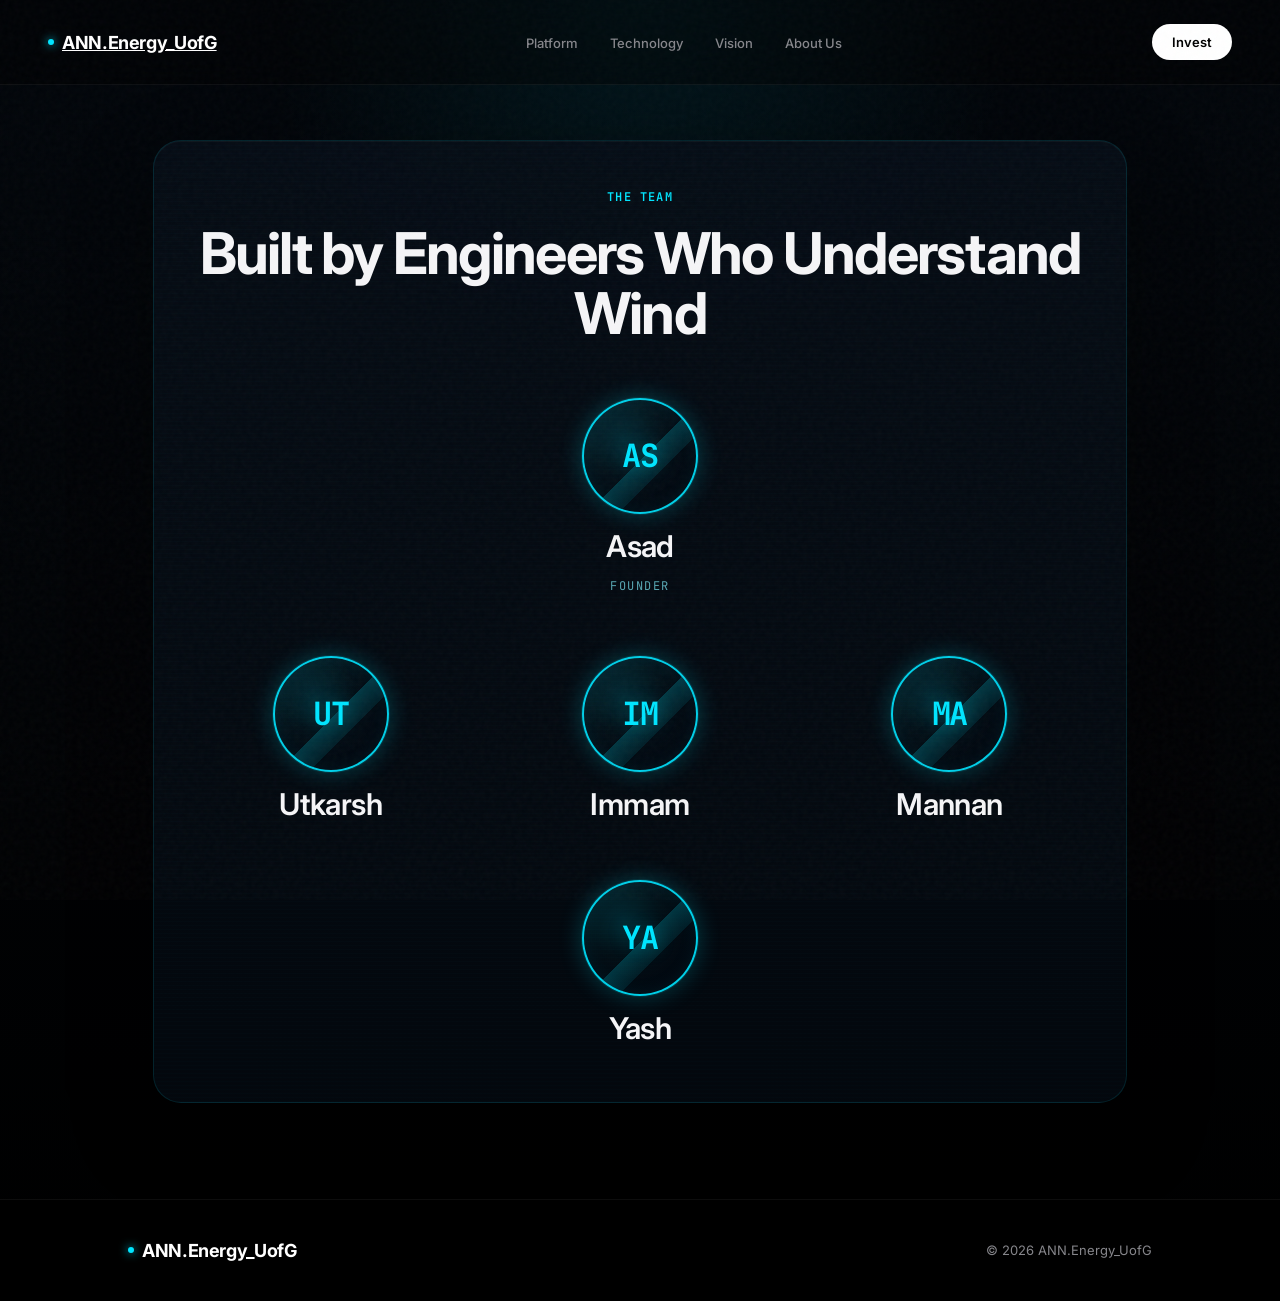
==== about.html @ 62f86df8 "Move About Us to separate page" ====
<!DOCTYPE html>
<html lang="en">
<head>
<meta charset="UTF-8">
<meta name="viewport" content="width=device-width, initial-scale=1.0">
<title>ANN.Energy_UofG | About Us</title>
<link rel="preconnect" href="https://fonts.googleapis.com">
<link rel="preconnect" href="https://fonts.gstatic.com" crossorigin>
<link href="https://fonts.googleapis.com/css2?family=Inter:wght@300;400;500;600;700;800&family=JetBrains+Mono:wght@400;700&display=swap" rel="stylesheet">
<link rel="stylesheet" href="style.css">
</head>
<body class="about-page">

<div class="noise"></div>

<nav>
  <a href="index.html" class="nav-logo">
    <div class="nav-logo-dot"></div>
    ANN.Energy_UofG
  </a>
  <ul class="nav-links">
    <li><a href="index.html#problem">Platform</a></li>
    <li><a href="index.html#pnn">Technology</a></li>
    <li><a href="index.html#cta">Vision</a></li>
    <li><a href="about.html">About Us</a></li>
  </ul>
  <a href="mailto:anenergyuk@gmail.com" class="nav-cta">Invest</a>
</nav>

<section id="about-us">
  <div class="about-shell">
    <div class="label-mono about-label">The Team</div>
    <h1 class="headline-large about-title">Built by Engineers Who Understand Wind</h1>

    <div class="team-grid">
      <article class="team-member team-founder">
        <div class="team-orb">
          <span>AS</span>
        </div>
        <h3>Asad</h3>
        <p>Founder</p>
      </article>

      <div class="team-row">
        <article class="team-member">
          <div class="team-orb">
            <span>UT</span>
          </div>
          <h3>Utkarsh</h3>
        </article>

        <article class="team-member">
          <div class="team-orb">
            <span>IM</span>
          </div>
          <h3>Immam</h3>
        </article>

        <article class="team-member">
          <div class="team-orb">
            <span>MA</span>
          </div>
          <h3>Mannan</h3>
        </article>
      </div>

      <article class="team-member team-bottom">
        <div class="team-orb">
          <span>YA</span>
        </div>
        <h3>Yash</h3>
      </article>
    </div>
  </div>
</section>

<footer>
  <div class="nav-logo"><div class="nav-logo-dot"></div>ANN.Energy_UofG</div>
  <p>© 2026 ANN.Energy_UofG </p>
</footer>

</body>
</html>
---- style.css ----
:root {
--bg-color: #000000;
--text-primary: #f5f5f7;
--text-secondary: #86868b;
--accent-blue: #0066cc;
--accent-cyan: #00e5ff;
--accent-red: #ff3b30;
--accent-green: #34c759;
--glass-bg: rgba(20, 20, 22, 0.4);
--glass-border: rgba(255, 255, 255, 0.08);
--font-display: 'Inter', -apple-system, BlinkMacSystemFont, "SF Pro Display", "Segoe UI", Roboto, sans-serif;
--font-mono: 'JetBrains Mono', 'SF Mono', monospace;
}

*, *::before, *::after { margin: 0; padding: 0; box-sizing: border-box; }

html { scroll-behavior: auto; background: var(--bg-color); }

body {
background: var(--bg-color);
color: var(--text-primary);
font-family: var(--font-display);
overflow-x: hidden;
-webkit-font-smoothing: antialiased;
-moz-osx-font-smoothing: grayscale;
cursor: none;
}

body.about-page {
cursor: auto;
background:
radial-gradient(circle at top, rgba(0, 229, 255, 0.08) 0%, rgba(0, 0, 0, 0) 26%),
linear-gradient(180deg, rgba(2, 6, 11, 0.98) 0%, rgba(0, 0, 0, 1) 100%);
}
#pnn-system {
position: relative;
min-height: 120vh;
display: flex;
align-items: center;
justify-content: center;
background: radial-gradient(circle at center, rgba(0, 102, 204, 0.05) 0%, #000000 60%);
overflow: hidden;
}

.pnn-container {
position: relative;
width: 1000px;
height: 800px;
display: flex;
align-items: center;
justify-content: center;
}

.pnn-lines {
position: absolute;
top: 0; left: 0; width: 100%; height: 100%;
z-index: 1;
pointer-events: none;
}

.neon-line {
fill: none;
stroke: var(--accent-cyan);
stroke-width: 2;
stroke-dasharray: 10 10;
opacity: 0.3;
filter: drop-shadow(0 0 8px var(--accent-cyan));
}

.pnn-node {
position: absolute;
z-index: 2;
display: flex;
flex-direction: column;
align-items: center;
justify-content: center;
text-align: center;
}

/* Core Orb */
.node-center {
width: 140px;
height: 140px;
z-index: 3;
}

.orb-core {
position: absolute;
width: 100%; height: 100%;
background: radial-gradient(circle at 30% 30%, #ffffff 0%, var(--accent-cyan) 40%, var(--accent-blue) 80%);
border-radius: 50%;
box-shadow: 0 0 40px var(--accent-cyan), inset 0 0 20px #fff;
animation: orbPulse 4s ease-in-out infinite alternate;
}

.orb-ring {
position: absolute;
width: 180%; height: 180%;
top: -40%; left: -40%;
border: 1px solid rgba(0, 229, 255, 0.3);
border-radius: 50%;
border-top-color: var(--accent-cyan);
border-bottom-color: var(--accent-cyan);
animation: ringSpin 8s linear infinite;
}

.node-center .label-mono {
position: relative;
z-index: 4;
color: #000;
font-size: 24px;
font-weight: 800;
letter-spacing: 0.2em;
text-shadow: 0 0 10px rgba(255,255,255,0.8);
}

@keyframes orbPulse {
0% { transform: scale(0.95); box-shadow: 0 0 30px var(--accent-cyan); }
100% { transform: scale(1.05); box-shadow: 0 0 60px var(--accent-cyan), 0 0 100px var(--accent-blue); }
}

@keyframes ringSpin {
0% { transform: rotate(0deg) scale(1); }
50% { transform: rotate(180deg) scale(1.05); }
100% { transform: rotate(360deg) scale(1); }
}

/* Floating Cards */
.pnn-card {
background: rgba(20, 20, 22, 0.6);
border: 1px solid rgba(255, 255, 255, 0.1);
backdrop-filter: blur(20px);
-webkit-backdrop-filter: blur(20px);
border-radius: 16px;
padding: 24px;
width: 260px;
box-shadow: 0 20px 40px rgba(0,0,0,0.5);
transition: border-color 0.3s, transform 0.3s;
}

.pnn-card:hover {
border-color: var(--accent-cyan);
transform: translateY(-5px) scale(1.02);
}

.pnn-card h3 {
font-size: 16px;
font-weight: 600;
color: #fff;
line-height: 1.4;
}

.pnn-label {
color: var(--accent-cyan);
margin-bottom: 12px;
display: inline-block;
}

/* Positioning */
.node-top { top: 5%; left: 50%; transform: translateX(-50%); }
.node-bottom { bottom: 5%; left: 50%; transform: translateX(-50%); }
.node-left { left: 5%; top: 50%; transform: translateY(-50%); }
.node-right { right: 5%; top: 50%; transform: translateY(-50%); }

/* Particles */
.pnn-particle {
position: absolute;
width: 4px; height: 4px;
background: var(--accent-cyan);
border-radius: 50%;
box-shadow: 0 0 10px var(--accent-cyan);
opacity: 0;
}

/* NOISE OVERLAY FOR CINEMATIC FEEL */
.noise {
position: fixed;
top: 0; left: 0; width: 100vw; height: 100vh;
pointer-events: none;
z-index: 9999;
opacity: 0.03;
background-image: url("data:image/svg+xml,%3Csvg viewBox='0 0 200 200' xmlns='http://www.w3.org/2000/svg'%3E%3Cfilter id='noiseFilter'%3E%3CfeTurbulence type='fractalNoise' baseFrequency='0.85' numOctaves='3' stitchTiles='stitch'/%3E%3C/filter%3E%3Crect width='100%25' height='100%25' filter='url(%23noiseFilter)'/%3E%3C/svg%3E");
}

/* APPLE-STYLE CURSOR */
#cursor {
position: fixed;
width: 8px; height: 8px;
background: #fff;
border-radius: 50%;
pointer-events: none;
z-index: 10000;
transform: translate(-50%,-50%);
transition: width 0.2s, height 0.2s, background 0.2s;
mix-blend-mode: difference;
}
#cursor-ring {
position: fixed;
width: 40px; height: 40px;
border: 1px solid rgba(255,255,255,0.2);
border-radius: 50%;
pointer-events: none;
z-index: 9999;
transform: translate(-50%,-50%);
transition: transform 0.1s ease-out, width 0.3s, height 0.3s;
}

/* WEBGL CANVAS */
#webgl-canvas {
position: fixed;
top: 0; left: 0;
width: 100%; height: 100%;
z-index: 0;
pointer-events: none;
}

/* SCREEN VIGNETTE / BLUR EFFECT DURING FAULT */
#vignette {
position: fixed;
top: 0; left: 0; width: 100%; height: 100%;
background: radial-gradient(circle at center, transparent 30%, rgba(0,0,0,0.8) 100%);
z-index: 1;
pointer-events: none;
transition: opacity 0.5s ease, backdrop-filter 0.5s ease;
opacity: 0;
}

/* NAV */
nav {
position: fixed;
top: 0; left: 0; right: 0;
z-index: 100;
display: flex;
justify-content: space-between;
align-items: center;
padding: 24px 48px;
background: rgba(0, 0, 0, 0.4);
backdrop-filter: blur(20px);
-webkit-backdrop-filter: blur(20px);
border-bottom: 1px solid rgba(255,255,255,0.05);
}
.nav-logo {
font-size: 18px;
font-weight: 700;
letter-spacing: -0.02em;
color: #fff;
display: flex;
align-items: center;
gap: 8px;
}
.nav-logo-dot {
width: 6px; height: 6px;
background: var(--accent-cyan);
border-radius: 50%;
box-shadow: 0 0 10px var(--accent-cyan);
}
.nav-links {
display: flex;
gap: 32px;
list-style: none;
}
.nav-links a {
font-size: 13px;
font-weight: 500;
color: var(--text-secondary);
text-decoration: none;
transition: color 0.3s;
}
.nav-links a:hover { color: #fff; }
.nav-cta {
font-size: 13px;
font-weight: 600;
padding: 10px 20px;
background: #fff;
color: #000;
border-radius: 40px;
text-decoration: none;
transition: transform 0.3s, opacity 0.3s;
}
.nav-cta:hover { transform: scale(1.05); opacity: 0.9; }

/* TYPOGRAPHY SYSTEM */
.headline-huge {
font-size: clamp(60px, 8vw, 140px);
font-weight: 800;
letter-spacing: -0.04em;
line-height: 0.9;
}
.headline-large {
font-size: clamp(40px, 5vw, 80px);
font-weight: 700;
letter-spacing: -0.03em;
line-height: 1.05;
}
.label-mono {
font-family: var(--font-mono);
font-size: 12px;
letter-spacing: 0.1em;
text-transform: uppercase;
font-weight: 600;
}

/* SECTIONS */
section {
position: relative;
min-height: 100vh;
display: flex;
align-items: center;
justify-content: center;
z-index: 2;
}

/* HERO */
#hero {
height: 100vh;
flex-direction: column;
text-align: center;
justify-content: center;
padding: 0 24px;
}

.sdg-support {
position: absolute;
top: 120px;
left: clamp(24px, 5vw, 72px);
width: min(220px, calc(100vw - 48px));
z-index: 3;
text-align: left;
}

.sdg-heading {
font-size: 13px;
font-weight: 600;
letter-spacing: -0.01em;
color: rgba(255,255,255,0.92);
margin-bottom: 12px;
padding-left: 4px;
}

.sdg-list {
list-style: none;
display: flex;
flex-direction: column;
gap: 8px;
align-items: flex-start;
padding: 0;
margin: 0;
}

.sdg-list li {
display: block;
width: min(190px, 100%);
padding: 0;
border-radius: 8px;
overflow: hidden;
box-shadow: 0 12px 28px rgba(0,0,0,0.22);
border: 1px solid rgba(255,255,255,0.12);
background: rgba(255,255,255,0.04);
}

.sdg-goal-image {
display: block;
width: 100%;
height: auto;
aspect-ratio: 1 / 1;
object-fit: cover;
}

.hero-badge,
.hero-title,
.hero-sub {
position: relative;
z-index: 2;
}
.hero-badge {
color: var(--accent-cyan);
margin-bottom: 24px;
opacity: 0;
}
.hero-title {
opacity: 0;
transform: translateY(30px);
background: linear-gradient(180deg, #fff 0%, #a1a1a6 100%);
-webkit-background-clip: text;
-webkit-text-fill-color: transparent;
}
.hero-sub {
margin-top: 24px;
font-size: 20px;
color: var(--text-secondary);
max-width: 560px;
line-height: 1.5;
opacity: 0;
font-weight: 400;
letter-spacing: -0.01em;
}

@media (max-width: 1100px) {
#hero {
padding-top: 180px;
}

.business-shell {
padding: 28px;
}

.business-head {
flex-direction: column;
}

.business-grid-top,
.business-grid-bottom {
grid-template-columns: 1fr;
}
}

@media (max-width: 720px) {
.sdg-support {
top: 108px;
left: 20px;
width: calc(100vw - 40px);
}

.sdg-list li {
width: min(170px, 100%);
}

#hero {
padding-top: 260px;
}
}

#roadmap {
min-height: 100vh;
padding: 120px 5vw;
display: flex;
flex-direction: column;
align-items: center;
background: radial-gradient(circle at top, rgba(20, 20, 22, 0.8) 0%, var(--bg-color) 70%);
position: relative;
z-index: 10;
}

.roadmap-header-wrapper {
text-align: center;
margin-bottom: 80px;
width: 100%;
max-width: 1200px;
}

.timeline-wrapper {
width: 100%;
max-width: 1400px;
overflow-x: auto; /* For mobile responsiveness */
padding-bottom: 40px;
}

.timeline-container {
min-width: 900px; /* Force minimum width to preserve layout on small screens */
background: var(--glass-bg);
border: 1px solid var(--glass-border);
backdrop-filter: blur(40px) saturate(150%);
-webkit-backdrop-filter: blur(40px) saturate(150%);
border-radius: 24px;
padding: 40px;
box-shadow: 0 30px 60px rgba(0,0,0,0.4), inset 0 1px 0 rgba(255,255,255,0.1);
position: relative;
}

/* Grid Setup: 8 Columns for Months */
.timeline-grid {
display: grid;
grid-template-columns: repeat(8, 1fr);
grid-auto-rows: auto;
row-gap: 20px;
position: relative;
}

/* Vertical Guide Lines */
.grid-guides {
position: absolute;
top: 40px; 
bottom: 0; 
left: 0; 
right: 0;
display: grid;
grid-template-columns: repeat(8, 1fr);
pointer-events: none;
z-index: 0;
}
.guide-line {
border-left: 1px dashed rgba(255,255,255,0.05);
height: 100%;
}

/* Month Headers */
.timeline-months {
display: contents;
}
.month-label {
font-family: var(--font-mono);
font-size: 11px;
text-transform: uppercase;
letter-spacing: 0.1em;
color: var(--text-secondary);
text-align: left;
padding-bottom: 24px;
padding-left: 12px;
border-bottom: 1px solid rgba(255,255,255,0.1);
margin-bottom: 24px;
}
.month-label span {
color: #fff;
font-weight: 700;
}

/* Timeline Cards */
.tl-card {
position: relative;
z-index: 2;
border-radius: 12px;
padding: 20px 24px;
display: flex;
flex-direction: column;
justify-content: center;
transition: all 0.4s cubic-bezier(0.16, 1, 0.3, 1);
overflow: hidden;
cursor: default;
}

/* Glass Reflections inside cards */
.tl-card::before {
content: '';
position: absolute;
top: 0; left: 0; right: 0; height: 1px;
background: linear-gradient(90deg, rgba(255,255,255,0.2) 0%, transparent 100%);
opacity: 0.5;
}

.tl-card:hover {
transform: translateY(-4px) scale(1.01);
z-index: 5;
}

.tl-wp {
font-family: var(--font-mono);
font-size: 12px;
font-weight: 700;
letter-spacing: 0.05em;
margin-bottom: 8px;
display: flex;
align-items: center;
gap: 8px;
}

.tl-wp::before {
content: '';
display: block;
width: 6px; height: 6px;
border-radius: 50%;
}

.tl-title {
font-size: 15px;
font-weight: 500;
color: #fff;
line-height: 1.4;
letter-spacing: -0.01em;
}

/* Specific Row Placements & Colors */

/* WP1: Aug (Col 1, Span 1) */
.card-wp1 {
grid-column: 1 / 2;
background: linear-gradient(90deg, rgba(0, 229, 255, 0.1) 0%, rgba(0, 229, 255, 0.02) 100%);
border: 1px solid rgba(0, 229, 255, 0.2);
box-shadow: 0 10px 30px rgba(0, 229, 255, 0.05);
}
.card-wp1 .tl-wp { color: var(--accent-cyan); }
.card-wp1 .tl-wp::before { background: var(--accent-cyan); box-shadow: 0 0 10px var(--accent-cyan); }
.card-wp1:hover { border-color: rgba(0, 229, 255, 0.5); box-shadow: 0 15px 40px rgba(0, 229, 255, 0.15); }

/* WP2: Sep - Nov (Col 2, Span 3) */
.card-wp2 {
grid-column: 2 / 5;
background: linear-gradient(90deg, rgba(0, 102, 204, 0.15) 0%, rgba(0, 102, 204, 0.02) 100%);
border: 1px solid rgba(0, 102, 204, 0.3);
box-shadow: 0 10px 30px rgba(0, 102, 204, 0.05);
}
.card-wp2 .tl-wp { color: #4dabf7; }
.card-wp2 .tl-wp::before { background: #4dabf7; box-shadow: 0 0 10px #4dabf7; }
.card-wp2:hover { border-color: rgba(0, 102, 204, 0.6); box-shadow: 0 15px 40px rgba(0, 102, 204, 0.2); }

/* WP3: Dec - Jan (Col 5, Span 2) */
.card-wp3 {
grid-column: 5 / 7;
background: linear-gradient(90deg, rgba(147, 51, 234, 0.15) 0%, rgba(147, 51, 234, 0.02) 100%);
border: 1px solid rgba(147, 51, 234, 0.3);
box-shadow: 0 10px 30px rgba(147, 51, 234, 0.05);
}
.card-wp3 .tl-wp { color: #b197fc; }
.card-wp3 .tl-wp::before { background: #b197fc; box-shadow: 0 0 10px #b197fc; }
.card-wp3:hover { border-color: rgba(147, 51, 234, 0.6); box-shadow: 0 15px 40px rgba(147, 51, 234, 0.2); }

/* WP4: Feb - Mar (Col 7, Span 2) */
.card-wp4 {
grid-column: 7 / 9;
background: linear-gradient(90deg, rgba(52, 199, 89, 0.1) 0%, rgba(52, 199, 89, 0.02) 100%);
border: 1px solid rgba(52, 199, 89, 0.2);
box-shadow: 0 10px 30px rgba(52, 199, 89, 0.05);
}
.card-wp4 .tl-wp { color: var(--accent-green); }
.card-wp4 .tl-wp::before { background: var(--accent-green); box-shadow: 0 0 10px var(--accent-green); }
.card-wp4:hover { border-color: rgba(52, 199, 89, 0.5); box-shadow: 0 15px 40px rgba(52, 199, 89, 0.15); }

/* GLASS PANEL SYSTEM */
.glass-panel {
background: var(--glass-bg);
border: 1px solid var(--glass-border);
backdrop-filter: blur(40px) saturate(150%);
-webkit-backdrop-filter: blur(40px) saturate(150%);
border-radius: 24px;
padding: 40px;
box-shadow: 0 30px 60px rgba(0,0,0,0.4);
}

/* STORY SECTIONS */
.story-section {
min-height: 300vh;
flex-direction: column;
align-items: flex-start;
padding: 0 10vw;
}
.sticky-content {
position: sticky;
top: 0;
height: 100vh;
width: 100%;
display: flex;
align-items: center;
justify-content: space-between;
}
.text-block {
max-width: 500px;
}
.text-block .label-mono {
margin-bottom: 16px;
display: flex;
align-items: center;
gap: 12px;
}
.text-block .label-mono::before {
content: '';
width: 24px; height: 2px;
}
.text-block p {
font-size: 18px;
color: var(--text-secondary);
line-height: 1.6;
margin-top: 24px;
font-weight: 400;
}

#competitors {
    min-height: 100vh;
    padding: 120px 5vw;
    display: flex;
    flex-direction: column;
    align-items: center;
    background: var(--bg-color);
    position: relative;
    z-index: 10;
  }

  .comp-header-wrapper {
    text-align: center;
    margin-bottom: 80px;
  }

  .comp-grid {
    display: grid;
    grid-template-columns: 2fr repeat(7, 1fr);
    width: 100%;
    max-width: 1400px;
    gap: 0;
    background: var(--glass-bg);
    border: 1px solid var(--glass-border);
    border-radius: 24px;
    overflow: hidden;
    backdrop-filter: blur(40px);
    -webkit-backdrop-filter: blur(40px);
  }

  .comp-row {
    display: contents;
  }

  .comp-cell {
    padding: 24px 16px;
    border-bottom: 1px solid rgba(255,255,255,0.05);
    display: flex;
    align-items: center;
    justify-content: center;
    text-align: center;
    font-size: 14px;
    color: var(--text-secondary);
    transition: background 0.3s;
  }

  .comp-row:hover .comp-cell {
    background: rgba(255,255,255,0.02);
  }

  .comp-row:last-child .comp-cell {
    border-bottom: none;
  }

  .comp-cell.col-feature {
    justify-content: flex-start;
    text-align: left;
    font-weight: 500;
    color: #fff;
    padding-left: 32px;
  }

  /* Header Row Styling */
  .comp-row.header .comp-cell {
    font-family: var(--font-mono);
    font-size: 11px;
    text-transform: uppercase;
    letter-spacing: 0.05em;
    font-weight: 700;
    color: #fff;
    border-bottom: 1px solid rgba(255,255,255,0.1);
    background: rgba(0,0,0,0.5);
  }

  /* ANN.Energy Column Highlight */
  .col-ann {
    background: rgba(0, 229, 255, 0.03);
    position: relative;
  }
  
  .comp-row.header .col-ann {
    background: rgba(0, 229, 255, 0.1);
    color: var(--accent-cyan);
    box-shadow: inset 0 2px 0 var(--accent-cyan);
  }

  /* Symbols */
  .sym-check {
    color: var(--accent-green);
    font-weight: 800;
    font-size: 18px;
    text-shadow: 0 0 15px var(--accent-green);
    display: inline-flex;
    align-items: center;
    justify-content: center;
    width: 1em;
    line-height: 1;
  }

  .sym-cross {
    color: var(--accent-red);
    font-weight: 400;
    font-size: 14px;
    opacity: 0.5;
  }

  /* Citations embedded quietly */
  .cite {
    font-size: 9px;
    opacity: 0.3;
    font-family: var(--font-mono);
    vertical-align: super;
    margin-left: 2px;
  }

#business-model {
min-height: auto;
padding: 120px 5vw;
background:
radial-gradient(circle at top, rgba(0, 229, 255, 0.08) 0%, rgba(0, 0, 0, 0) 35%),
linear-gradient(180deg, rgba(3, 7, 12, 0.98) 0%, rgba(0, 0, 0, 1) 100%);
position: relative;
z-index: 10;
}

.business-shell {
max-width: 1480px;
margin: 0 auto;
padding: 40px;
border-radius: 32px;
background: linear-gradient(180deg, rgba(8, 12, 18, 0.94) 0%, rgba(5, 9, 15, 0.96) 100%);
border: 1px solid rgba(255,255,255,0.06);
box-shadow: 0 30px 80px rgba(0,0,0,0.42);
}

.business-head {
display: flex;
justify-content: space-between;
align-items: flex-start;
gap: 32px;
margin-bottom: 48px;
}

.business-label {
color: var(--accent-cyan);
margin-bottom: 14px;
display: inline-block;
}

.business-head p {
margin-top: 18px;
max-width: 720px;
font-size: 20px;
line-height: 1.5;
color: var(--text-secondary);
}

.business-stage {
padding: 18px 28px;
border-radius: 16px;
background: rgba(0, 229, 255, 0.07);
border: 1px solid rgba(0, 229, 255, 0.12);
font-size: 22px;
font-weight: 600;
color: rgba(255,255,255,0.92);
white-space: nowrap;
}

.business-grid-top {
display: grid;
grid-template-columns: repeat(2, minmax(0, 1fr));
gap: 28px;
margin-bottom: 28px;
}

.business-card {
position: relative;
display: flex;
gap: 18px;
padding: 28px 24px 24px;
border-radius: 24px;
background: linear-gradient(180deg, rgba(14, 20, 30, 0.95) 0%, rgba(9, 14, 22, 0.98) 100%);
border: 1px solid rgba(255,255,255,0.06);
box-shadow: inset 0 1px 0 rgba(255,255,255,0.04), 0 18px 40px rgba(0,0,0,0.2);
overflow: hidden;
}

.business-card::before {
content: "";
position: absolute;
top: 0;
left: 0;
right: 0;
height: 4px;
background: linear-gradient(90deg, rgba(0, 229, 255, 0.95) 0%, rgba(0, 102, 204, 0.4) 100%);
}

.business-icon {
font-size: 42px;
line-height: 1;
color: var(--accent-cyan);
margin-top: 4px;
flex-shrink: 0;
}

.business-card-copy h3 {
font-size: clamp(30px, 3vw, 42px);
line-height: 1.02;
margin-bottom: 14px;
letter-spacing: -0.03em;
}

.business-sub {
font-size: 22px;
color: #8f98a7;
margin-bottom: 28px;
}

.business-value {
font-size: clamp(34px, 3.5vw, 54px);
font-weight: 800;
line-height: 1;
color: #f5f5f7;
letter-spacing: -0.04em;
margin-bottom: 14px;
}

.business-margin {
font-size: 28px;
font-weight: 600;
color: #7be8f7;
margin-bottom: 28px;
}

.business-revenue {
font-size: 22px;
line-height: 1.45;
color: #aeb7c4;
margin-bottom: 22px;
}

.business-revenue strong {
color: #fff;
font-weight: 700;
}

.business-points {
list-style: none;
padding: 0;
margin: 0;
display: flex;
flex-direction: column;
gap: 12px;
}

.business-points li {
font-size: 20px;
color: #8693a7;
}

.business-grid-bottom {
display: grid;
grid-template-columns: repeat(4, minmax(0, 1fr));
gap: 24px;
}

.business-metric {
padding: 26px 22px;
border-radius: 22px;
background: linear-gradient(180deg, rgba(12, 18, 28, 0.96) 0%, rgba(8, 12, 20, 0.98) 100%);
border: 1px solid rgba(255,255,255,0.05);
box-shadow: inset 0 1px 0 rgba(255,255,255,0.03);
}

.business-metric-icon {
font-size: 34px;
line-height: 1;
color: var(--accent-cyan);
margin-bottom: 18px;
}

.business-metric-value {
font-size: clamp(34px, 3vw, 52px);
font-weight: 800;
line-height: 1;
letter-spacing: -0.04em;
color: #f5f5f7;
margin-bottom: 18px;
}

.business-metric h3 {
font-size: 26px;
line-height: 1.12;
margin-bottom: 14px;
}

.business-metric p {
font-size: 20px;
line-height: 1.45;
color: #8591a3;
}


/* PROBLEM SECTION - RED */
#problem .label-mono { color: var(--accent-red); }
#problem .label-mono::before { background: var(--accent-red); }

/* OVERLAY PANELS */
.status-panel {
position: fixed;
top: 50%;
right: 8vw;
transform: translateY(-50%) scale(0.95);
z-index: 50;
width: 380px;
opacity: 0;
pointer-events: none;
transition: all 0.4s cubic-bezier(0.16, 1, 0.3, 1);
}
.status-panel.active {
opacity: 1;
transform: translateY(-50%) scale(1);
}
.status-header {
display: flex;
align-items: center;
gap: 12px;
margin-bottom: 24px;
}
.status-dot {
width: 10px; height: 10px;
border-radius: 50%;
}
.status-dot.red { background: var(--accent-red); box-shadow: 0 0 15px var(--accent-red); animation: pulseRed 1s infinite alternate; }
.status-dot.green { background: var(--accent-green); box-shadow: 0 0 15px var(--accent-green); }

@keyframes pulseRed {
from { opacity: 0.5; transform: scale(0.8); }
to { opacity: 1; transform: scale(1.2); }
}

.status-value {
font-family: var(--font-mono);
font-size: 56px;
font-weight: 700;
letter-spacing: -0.04em;
line-height: 1;
margin-bottom: 8px;
}
.val-red { color: var(--accent-red); }
.val-green { color: var(--accent-green); }

.status-desc { font-size: 14px; color: var(--text-secondary); margin-bottom: 24px; }

.data-row {
display: flex;
justify-content: space-between;
padding: 12px 0;
border-top: 1px solid rgba(255,255,255,0.05);
font-family: var(--font-mono);
font-size: 12px;
}
.data-row span:last-child { color: #fff; font-weight: 600; }

/* SOLUTION SECTION - GREEN */
#solution .label-mono { color: var(--accent-green); }
#solution .label-mono::before { background: var(--accent-green); }

/* PNN CORE */
#pnn {
min-height: 100vh;
padding: 120px 10vw;
text-align: center;
background: radial-gradient(circle at center, rgba(0, 102, 204, 0.1) 0%, transparent 60%);
}
.pnn-grid {
display: grid;
grid-template-columns: repeat(2, 1fr);
gap: 24px;
max-width: 900px;
margin: 60px auto 0;
}
.pnn-card {
background: var(--glass-bg);
border: 1px solid var(--glass-border);
border-radius: 20px;
padding: 40px;
text-align: left;
transition: transform 0.4s ease, border-color 0.4s ease;
}
.pnn-card:hover {
transform: translateY(-5px);
border-color: rgba(0, 229, 255, 0.3);
}
.pnn-card h3 {
font-size: 20px;
font-weight: 600;
margin-bottom: 12px;
color: #fff;
}
.pnn-card p {
font-size: 15px;
color: var(--text-secondary);
line-height: 1.5;
}

/* CTA */
#cta {
min-height: 100vh;
flex-direction: column;
text-align: center;
}
.cta-btn {
display: inline-flex;
align-items: center;
justify-content: center;
gap: 12px;
background: #fff;
color: #000;
font-weight: 600;
font-size: 16px;
padding: 20px 48px;
border-radius: 60px;
text-decoration: none;
margin-top: 40px;
transition: transform 0.3s;
}
.cta-btn:hover { transform: scale(1.05); }

/* ACHIEVEMENT STRIP */
#achievement-strip {
min-height: auto;
padding: 0 5vw 72px;
background: linear-gradient(180deg, rgba(0, 0, 0, 0) 0%, rgba(0, 229, 255, 0.04) 100%);
}

.achievement-card {
width: min(960px, 100%);
padding: 36px 40px;
border-color: rgba(0, 229, 255, 0.14);
background: linear-gradient(135deg, rgba(10, 14, 20, 0.88) 0%, rgba(0, 102, 204, 0.12) 100%);
box-shadow: 0 24px 60px rgba(0, 0, 0, 0.35), inset 0 1px 0 rgba(255,255,255,0.08);
}

.achievement-card .label-mono {
color: var(--accent-cyan);
margin-bottom: 16px;
display: inline-block;
}

.achievement-card h3 {
font-size: clamp(28px, 3.5vw, 44px);
font-weight: 700;
letter-spacing: -0.03em;
line-height: 1.1;
margin-bottom: 16px;
}

.achievement-card p {
max-width: 720px;
font-size: 17px;
line-height: 1.7;
color: var(--text-secondary);
}

/* MEETING PHOTO */
#meeting-photo-strip {
min-height: auto;
padding: 0 5vw 88px;
background: linear-gradient(180deg, rgba(0, 229, 255, 0.04) 0%, rgba(0, 0, 0, 0) 100%);
}

.meeting-photo-frame {
width: min(960px, 100%);
margin: 0;
padding: 20px;
border-radius: 28px;
background: rgba(10, 14, 20, 0.72);
border: 1px solid rgba(255,255,255,0.08);
box-shadow: 0 24px 60px rgba(0, 0, 0, 0.28);
backdrop-filter: blur(18px);
-webkit-backdrop-filter: blur(18px);
}

.meeting-photo-frame img {
display: block;
width: 100%;
height: auto;
border-radius: 18px;
object-fit: cover;
}

.meeting-photo-frame figcaption {
padding: 18px 8px 0;
}

.meeting-photo-frame .label-mono {
color: var(--accent-cyan);
display: inline-block;
margin-bottom: 10px;
}

.meeting-photo-frame p {
font-size: 16px;
line-height: 1.6;
color: var(--text-secondary);
}

/* ABOUT */
#about-us {
min-height: auto;
padding: 32px 5vw 108px;
background:
radial-gradient(circle at top, rgba(0, 229, 255, 0.08) 0%, rgba(0, 0, 0, 0) 32%),
linear-gradient(180deg, rgba(3, 8, 14, 0.98) 0%, rgba(0, 0, 0, 1) 100%);
}

body.about-page #about-us {
min-height: 100vh;
padding: 140px 5vw 96px;
background: transparent;
}

.about-shell {
max-width: 1080px;
margin: 0 auto;
padding: 44px 36px 56px;
border-radius: 28px;
background: linear-gradient(180deg, rgba(6, 13, 22, 0.9) 0%, rgba(3, 8, 14, 0.96) 100%);
border: 1px solid rgba(0, 229, 255, 0.12);
box-shadow: 0 30px 80px rgba(0, 0, 0, 0.36), inset 0 1px 0 rgba(255,255,255,0.03);
text-align: center;
position: relative;
overflow: hidden;
}

.about-shell::before {
content: "";
position: absolute;
inset: 0;
background: repeating-linear-gradient(
180deg,
rgba(0, 229, 255, 0.03) 0,
rgba(0, 229, 255, 0.03) 1px,
transparent 1px,
transparent 4px
);
pointer-events: none;
opacity: 0.35;
}

.about-label,
.about-title,
.team-grid {
position: relative;
z-index: 1;
}

.about-label {
color: var(--accent-cyan);
margin-bottom: 18px;
display: inline-block;
}

.about-title {
max-width: 900px;
margin: 0 auto 54px;
font-size: clamp(38px, 4.5vw, 68px);
}

.team-grid {
display: flex;
flex-direction: column;
align-items: center;
gap: 54px;
}

.team-row {
width: 100%;
display: grid;
grid-template-columns: repeat(3, minmax(0, 1fr));
gap: 28px;
align-items: start;
}

.team-member {
display: flex;
flex-direction: column;
align-items: center;
gap: 14px;
}

.team-founder {
margin-bottom: 8px;
}

.team-bottom {
margin-top: 4px;
}

.team-orb {
width: 116px;
height: 116px;
border-radius: 50%;
display: grid;
place-items: center;
position: relative;
border: 2px solid rgba(0, 229, 255, 0.9);
background:
radial-gradient(circle at 35% 35%, rgba(0, 229, 255, 0.12) 0%, rgba(0, 229, 255, 0.03) 35%, rgba(2, 8, 16, 0.95) 70%),
linear-gradient(145deg, rgba(0, 229, 255, 0.08) 0%, rgba(0,0,0,0) 48%);
box-shadow:
0 0 0 1px rgba(0, 229, 255, 0.1),
0 0 24px rgba(0, 229, 255, 0.24),
inset 0 0 18px rgba(0, 229, 255, 0.08);
overflow: hidden;
}

.team-orb::after {
content: "";
position: absolute;
inset: 0;
background: linear-gradient(135deg, transparent 52%, rgba(0, 229, 255, 0.28) 52%, rgba(0, 229, 255, 0.12) 66%, transparent 66%);
opacity: 0.7;
}

.team-orb span {
position: relative;
z-index: 1;
font-family: var(--font-mono);
font-size: 32px;
font-weight: 700;
letter-spacing: -0.04em;
color: var(--accent-cyan);
text-shadow: 0 0 18px rgba(0, 229, 255, 0.26);
}

.team-member h3 {
font-size: 30px;
font-weight: 600;
letter-spacing: -0.02em;
}

.team-member p {
font-family: var(--font-mono);
font-size: 12px;
letter-spacing: 0.12em;
text-transform: uppercase;
color: rgba(123, 232, 247, 0.7);
}

/* FOOTER */
footer {
padding: 40px 10vw;
border-top: 1px solid rgba(255,255,255,0.05);
display: flex;
justify-content: space-between;
align-items: center;
z-index: 2;
position: relative;
background: #000;
}
footer p { font-size: 13px; color: var(--text-secondary); }

@media (max-width: 768px) {
.business-shell {
padding: 20px;
border-radius: 24px;
}

.business-card {
flex-direction: column;
padding: 24px 20px 20px;
}

.business-icon {
font-size: 34px;
}

.business-head p,
.business-sub,
.business-revenue,
.business-points li,
.business-metric p {
font-size: 16px;
}

.business-stage {
font-size: 16px;
padding: 14px 18px;
}

.business-margin {
font-size: 22px;
}

.business-metric {
padding: 22px 18px;
}

.business-metric h3 {
font-size: 22px;
}

.achievement-card {
padding: 28px 24px;
}

.meeting-photo-frame {
padding: 14px;
border-radius: 22px;
}

.about-shell {
padding: 32px 20px 40px;
}

.about-title {
margin-bottom: 38px;
}

.team-grid {
gap: 34px;
}

.team-row {
grid-template-columns: 1fr;
gap: 30px;
}

.team-orb {
width: 96px;
height: 96px;
}

.team-orb span {
font-size: 26px;
}

.team-member h3 {
font-size: 24px;
}

footer {
flex-direction: column;
gap: 12px;
text-align: center;
}
}
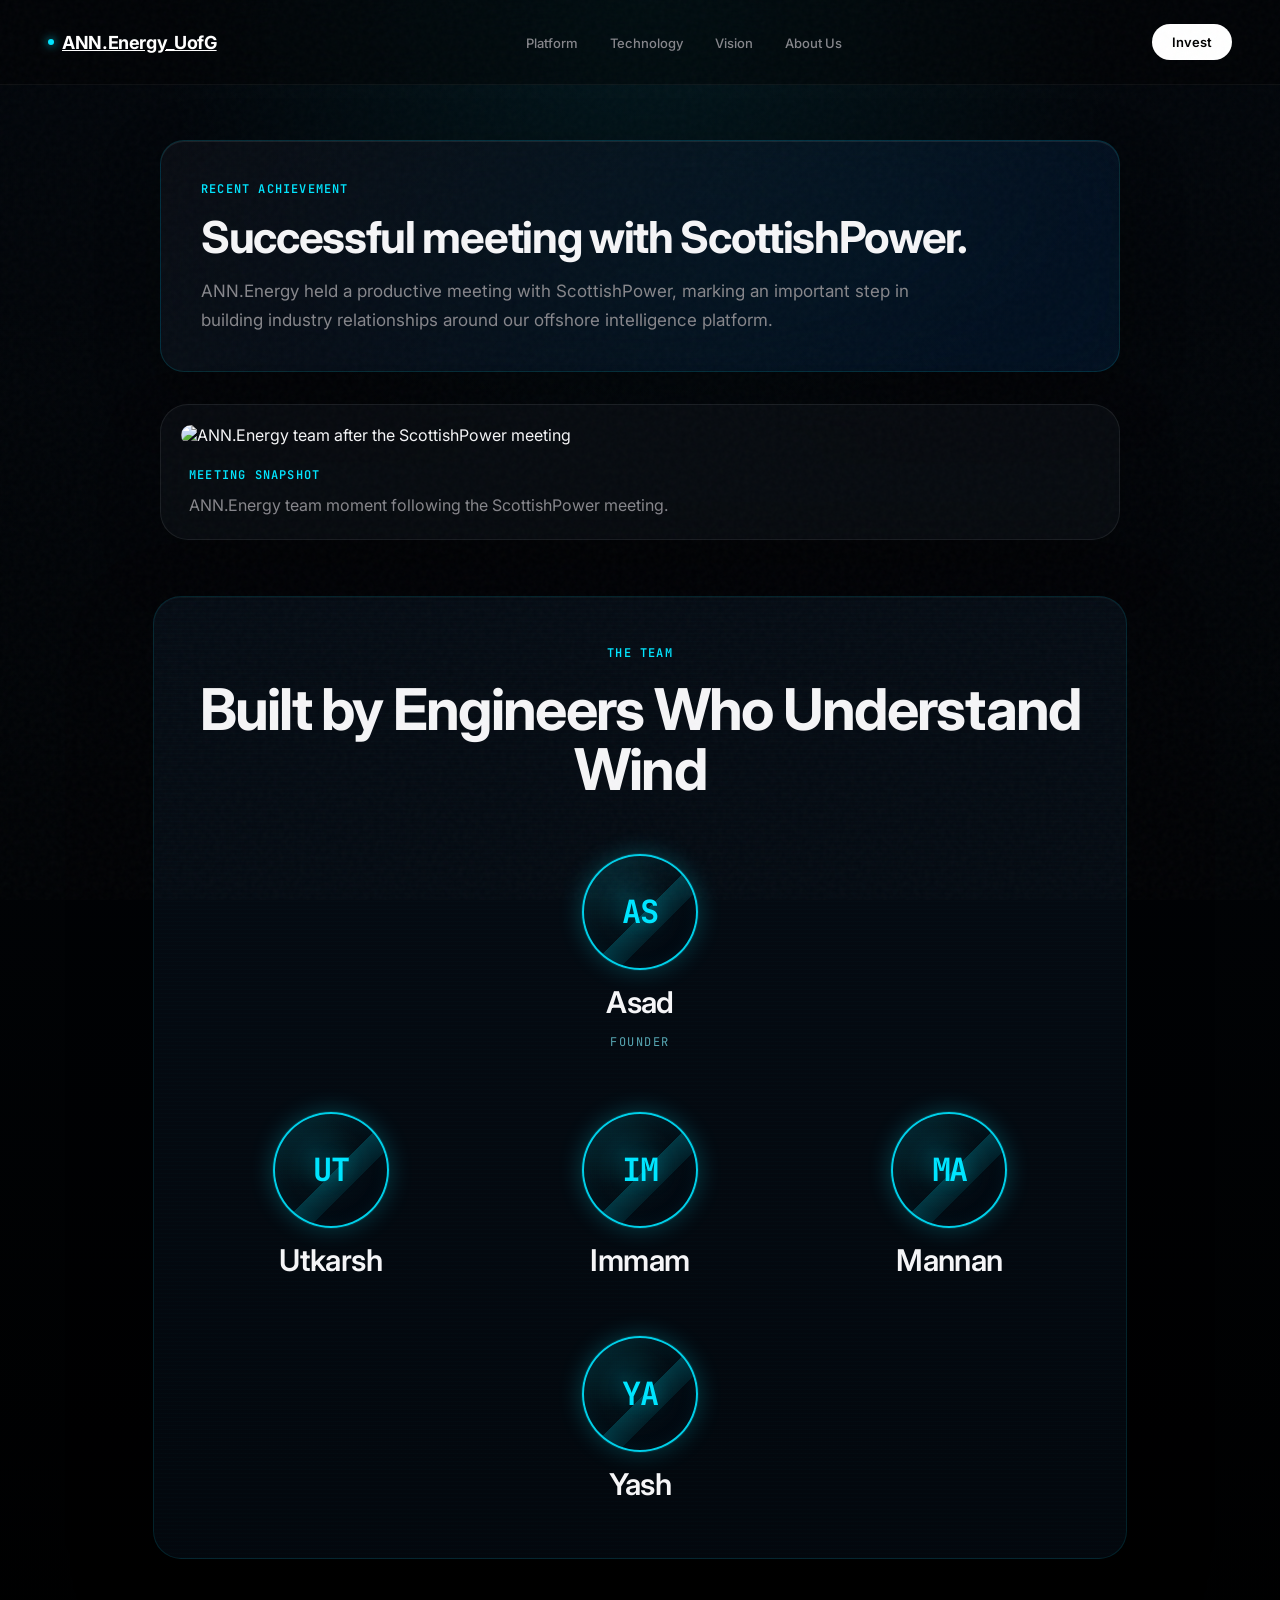
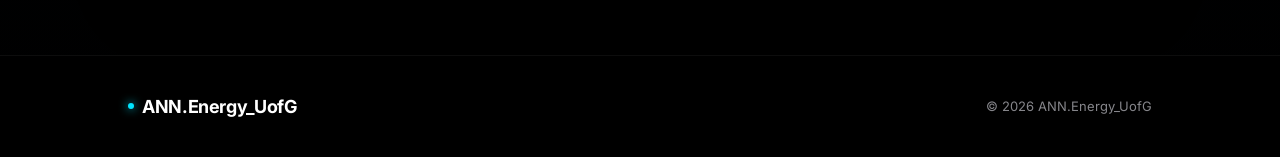
==== commit a2a7adf1: "Move achievement and team photo to About Us page" ====
--- a/about.html
+++ b/about.html
@@ -26,6 +26,24 @@
   </ul>
   <a href="mailto:anenergyuk@gmail.com" class="nav-cta">Invest</a>
 </nav>
+
+<section id="achievement-strip">
+  <div class="achievement-card glass-panel">
+    <div class="label-mono">Recent Achievement</div>
+    <h3>Successful meeting with ScottishPower.</h3>
+    <p>ANN.Energy held a productive meeting with ScottishPower, marking an important step in building industry relationships around our offshore intelligence platform.</p>
+  </div>
+</section>
+
+<section id="meeting-photo-strip">
+  <figure class="meeting-photo-frame">
+    <img src="assets/scottishpower-meeting.jpeg" alt="ANN.Energy team after the ScottishPower meeting">
+    <figcaption>
+      <span class="label-mono">Meeting Snapshot</span>
+      <p>ANN.Energy team moment following the ScottishPower meeting.</p>
+    </figcaption>
+  </figure>
+</section>
 
 <section id="about-us">
   <div class="about-shell">
--- a/style.css
+++ b/style.css
@@ -1180,8 +1180,18 @@
 }
 
 body.about-page #about-us {
-min-height: 100vh;
-padding: 140px 5vw 96px;
+min-height: auto;
+padding: 24px 5vw 96px;
+background: transparent;
+}
+
+body.about-page #achievement-strip {
+padding: 140px 5vw 32px;
+background: transparent;
+}
+
+body.about-page #meeting-photo-strip {
+padding: 0 5vw 32px;
 background: transparent;
 }
 
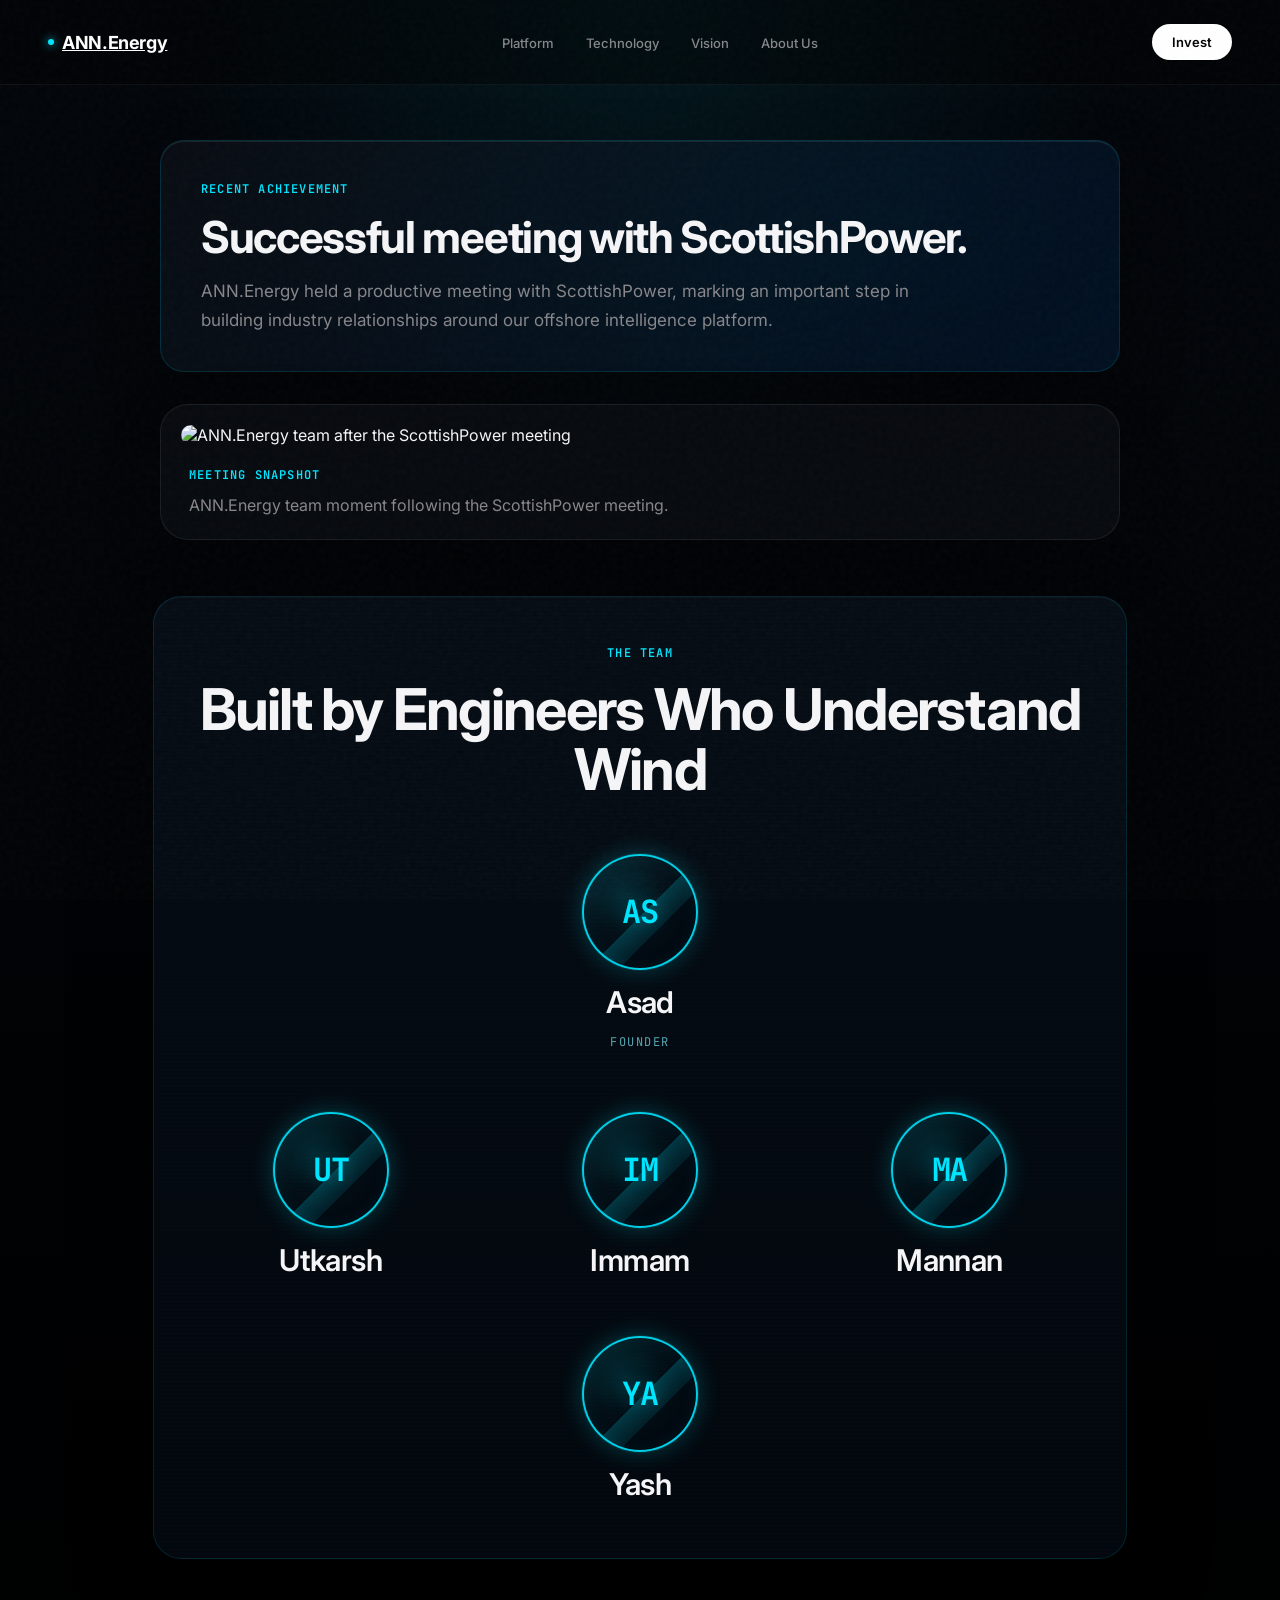
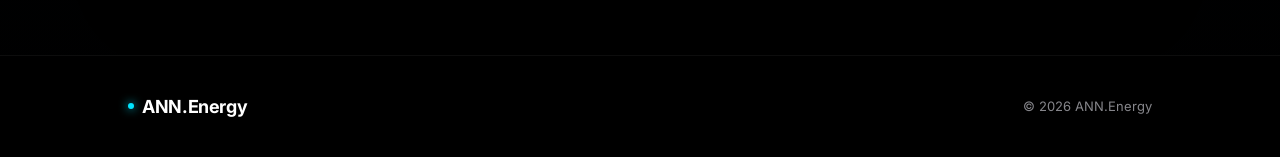
==== commit a48884ae: "Update frontend branding to ANN.Energy" ====
--- a/about.html
+++ b/about.html
@@ -3,7 +3,7 @@
 <head>
 <meta charset="UTF-8">
 <meta name="viewport" content="width=device-width, initial-scale=1.0">
-<title>ANN.Energy_UofG | About Us</title>
+<title>ANN.Energy | About Us</title>
 <link rel="preconnect" href="https://fonts.googleapis.com">
 <link rel="preconnect" href="https://fonts.gstatic.com" crossorigin>
 <link href="https://fonts.googleapis.com/css2?family=Inter:wght@300;400;500;600;700;800&family=JetBrains+Mono:wght@400;700&display=swap" rel="stylesheet">
@@ -16,7 +16,7 @@
 <nav>
   <a href="index.html" class="nav-logo">
     <div class="nav-logo-dot"></div>
-    ANN.Energy_UofG
+    ANN.Energy
   </a>
   <ul class="nav-links">
     <li><a href="index.html#problem">Platform</a></li>
@@ -93,8 +93,8 @@
 </section>
 
 <footer>
-  <div class="nav-logo"><div class="nav-logo-dot"></div>ANN.Energy_UofG</div>
-  <p>© 2026 ANN.Energy_UofG </p>
+  <div class="nav-logo"><div class="nav-logo-dot"></div>ANN.Energy</div>
+  <p>© 2026 ANN.Energy </p>
 </footer>
 
 </body>
--- a/style.css
+++ b/style.css
@@ -376,6 +376,8 @@
 color: var(--accent-cyan);
 margin-bottom: 24px;
 opacity: 0;
+font-size: 15px;
+letter-spacing: 0.16em;
 }
 .hero-title {
 opacity: 0;
@@ -386,10 +388,10 @@
 }
 .hero-sub {
 margin-top: 24px;
-font-size: 20px;
+font-size: clamp(22px, 2vw, 28px);
 color: var(--text-secondary);
-max-width: 560px;
-line-height: 1.5;
+max-width: 720px;
+line-height: 1.45;
 opacity: 0;
 font-weight: 400;
 letter-spacing: -0.01em;
@@ -632,6 +634,15 @@
 align-items: flex-start;
 padding: 0 10vw;
 }
+
+#problem {
+min-height: 430vh;
+}
+
+#solution {
+min-height: 390vh;
+}
+
 .sticky-content {
 position: sticky;
 top: 0;
@@ -643,6 +654,7 @@
 }
 .text-block {
 max-width: 500px;
+transition: opacity 0.35s ease, transform 0.35s ease;
 }
 .text-block .label-mono {
 margin-bottom: 16px;
@@ -660,6 +672,23 @@
 line-height: 1.6;
 margin-top: 24px;
 font-weight: 400;
+}
+
+#problem .text-block p {
+font-size: 22px;
+line-height: 1.7;
+color: #ffffff !important;
+opacity: 1 !important;
+font-weight: 500;
+text-shadow: 0 8px 24px rgba(0, 0, 0, 0.45);
+max-width: 620px;
+}
+
+body.component-inspection #problem .text-block,
+body.component-inspection #solution .text-block {
+opacity: 0;
+transform: translateY(18px);
+pointer-events: none;
 }
 
 #competitors {
@@ -997,6 +1026,7 @@
 }
 .status-dot.red { background: var(--accent-red); box-shadow: 0 0 15px var(--accent-red); animation: pulseRed 1s infinite alternate; }
 .status-dot.green { background: var(--accent-green); box-shadow: 0 0 15px var(--accent-green); }
+.status-dot.cyan { background: var(--accent-cyan); box-shadow: 0 0 15px var(--accent-cyan); }
 
 @keyframes pulseRed {
 from { opacity: 0.5; transform: scale(0.8); }
@@ -1013,6 +1043,7 @@
 }
 .val-red { color: var(--accent-red); }
 .val-green { color: var(--accent-green); }
+.val-cyan { color: var(--accent-cyan); font-size: 48px; }
 
 .status-desc { font-size: 14px; color: var(--text-secondary); margin-bottom: 24px; }
 
@@ -1025,6 +1056,57 @@
 font-size: 12px;
 }
 .data-row span:last-child { color: #fff; font-weight: 600; }
+
+.mechanism-panel {
+border-color: rgba(0, 229, 255, 0.16);
+background: linear-gradient(135deg, rgba(10, 18, 28, 0.68) 0%, rgba(0, 102, 204, 0.1) 100%);
+}
+
+.component-label {
+position: fixed;
+z-index: 45;
+display: flex;
+align-items: center;
+gap: 8px;
+padding: 8px 12px;
+border: 1px solid rgba(0, 229, 255, 0.18);
+border-radius: 999px;
+background: rgba(0, 10, 16, 0.78);
+backdrop-filter: blur(16px);
+-webkit-backdrop-filter: blur(16px);
+box-shadow: 0 10px 30px rgba(0, 0, 0, 0.35);
+font-family: var(--font-mono);
+font-size: 11px;
+font-weight: 700;
+letter-spacing: 0.08em;
+color: rgba(255, 255, 255, 0.72);
+text-transform: uppercase;
+pointer-events: none;
+opacity: 0;
+transform: translate(-50%, -50%) scale(0.92);
+transition: opacity 0.25s ease, transform 0.25s ease, border-color 0.25s ease, color 0.25s ease;
+}
+
+.component-label::before {
+content: '';
+width: 7px;
+height: 7px;
+border-radius: 50%;
+background: var(--accent-cyan);
+box-shadow: 0 0 12px var(--accent-cyan);
+}
+
+.component-label.visible {
+opacity: 0;
+}
+
+.component-label.active {
+opacity: 1;
+color: #fff;
+border-color: rgba(0, 229, 255, 0.72);
+transform: translate(-50%, -50%) scale(1.06);
+box-shadow: 0 0 24px rgba(0, 229, 255, 0.18), 0 16px 36px rgba(0, 0, 0, 0.4);
+}
 
 /* SOLUTION SECTION - GREEN */
 #solution .label-mono { color: var(--accent-green); }
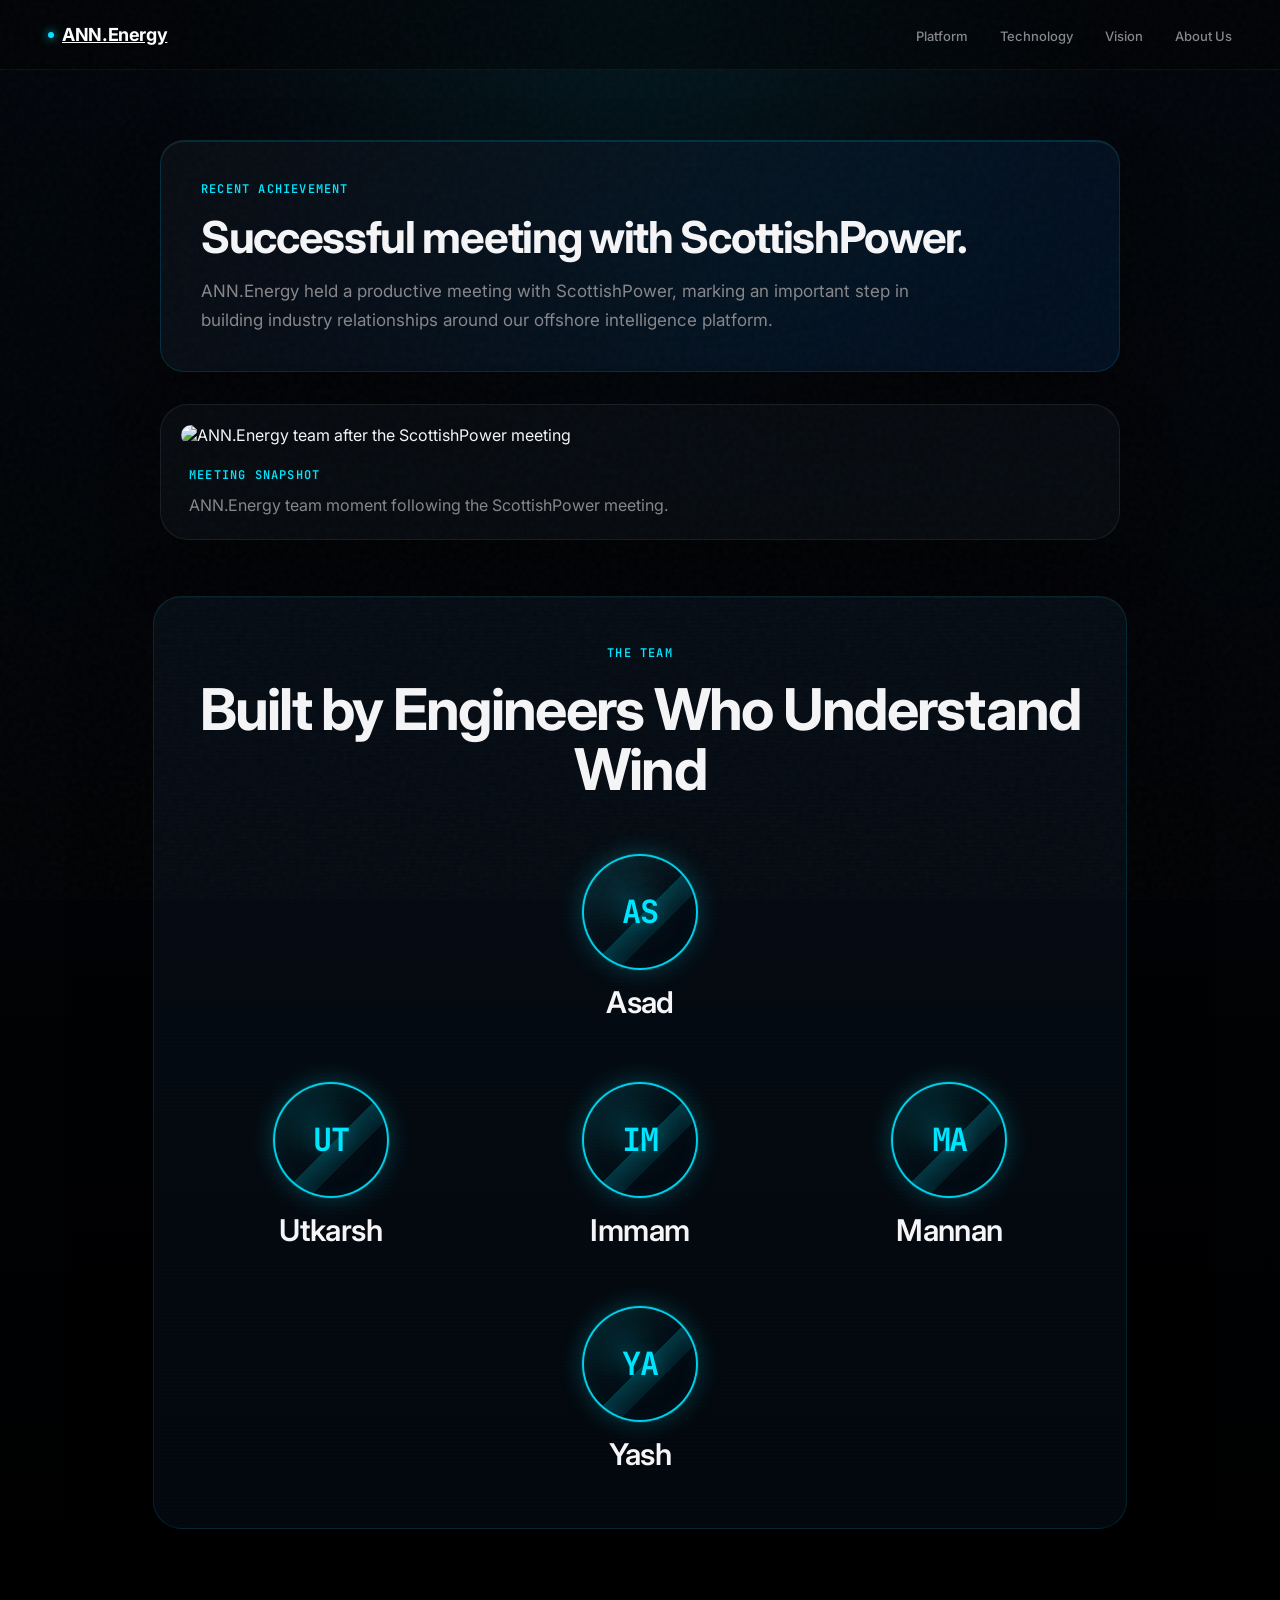
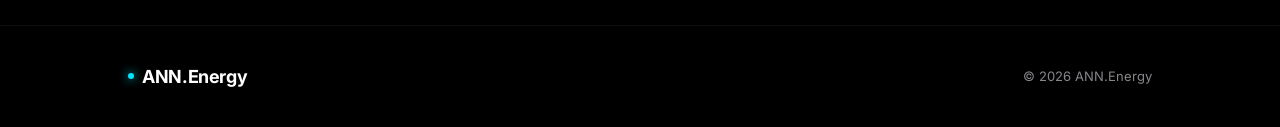
==== commit 5fcb8b4f: "remove investor button, link pnn to technology button and remove founder name from asad" ====
--- a/about.html
+++ b/about.html
@@ -20,11 +20,10 @@
   </a>
   <ul class="nav-links">
     <li><a href="index.html#problem">Platform</a></li>
-    <li><a href="index.html#pnn">Technology</a></li>
+    <li><a href="index.html#pnn-system">Technology</a></li>
     <li><a href="index.html#cta">Vision</a></li>
     <li><a href="about.html">About Us</a></li>
   </ul>
-  <a href="mailto:anenergyuk@gmail.com" class="nav-cta">Invest</a>
 </nav>
 
 <section id="achievement-strip">
@@ -56,7 +55,6 @@
           <span>AS</span>
         </div>
         <h3>Asad</h3>
-        <p>Founder</p>
       </article>
 
       <div class="team-row">
--- a/style.css
+++ b/style.css
@@ -636,11 +636,11 @@
 }
 
 #problem {
-min-height: 430vh;
+min-height: 300vh;
 }
 
 #solution {
-min-height: 390vh;
+min-height: 300vh;
 }
 
 .sticky-content {
@@ -684,11 +684,14 @@
 max-width: 620px;
 }
 
-body.component-inspection #problem .text-block,
-body.component-inspection #solution .text-block {
-opacity: 0;
-transform: translateY(18px);
-pointer-events: none;
+#solution .text-block p {
+font-size: 22px;
+line-height: 1.7;
+color: #ffffff !important;
+opacity: 1 !important;
+font-weight: 500;
+text-shadow: 0 8px 24px rgba(0, 0, 0, 0.45);
+max-width: 620px;
 }
 
 #competitors {
@@ -1057,55 +1060,32 @@
 }
 .data-row span:last-child { color: #fff; font-weight: 600; }
 
-.mechanism-panel {
-border-color: rgba(0, 229, 255, 0.16);
-background: linear-gradient(135deg, rgba(10, 18, 28, 0.68) 0%, rgba(0, 102, 204, 0.1) 100%);
-}
-
-.component-label {
+.cluster-label {
 position: fixed;
-z-index: 45;
-display: flex;
-align-items: center;
-gap: 8px;
-padding: 8px 12px;
-border: 1px solid rgba(0, 229, 255, 0.18);
+z-index: 46;
+padding: 12px 18px;
 border-radius: 999px;
-background: rgba(0, 10, 16, 0.78);
-backdrop-filter: blur(16px);
--webkit-backdrop-filter: blur(16px);
-box-shadow: 0 10px 30px rgba(0, 0, 0, 0.35);
+border: 1px solid rgba(0, 229, 255, 0.42);
+background: rgba(0, 12, 18, 0.92);
+backdrop-filter: blur(14px);
+-webkit-backdrop-filter: blur(14px);
 font-family: var(--font-mono);
-font-size: 11px;
-font-weight: 700;
-letter-spacing: 0.08em;
-color: rgba(255, 255, 255, 0.72);
+font-size: 13px;
+font-weight: 800;
+letter-spacing: 0.12em;
 text-transform: uppercase;
+color: #ffffff;
+text-shadow: 0 0 14px rgba(0, 229, 255, 0.18);
 pointer-events: none;
 opacity: 0;
-transform: translate(-50%, -50%) scale(0.92);
-transition: opacity 0.25s ease, transform 0.25s ease, border-color 0.25s ease, color 0.25s ease;
-}
-
-.component-label::before {
-content: '';
-width: 7px;
-height: 7px;
-border-radius: 50%;
-background: var(--accent-cyan);
-box-shadow: 0 0 12px var(--accent-cyan);
-}
-
-.component-label.visible {
-opacity: 0;
-}
-
-.component-label.active {
+transform: translate(-50%, -50%) scale(0.94);
+transition: opacity 0.24s ease, transform 0.24s ease;
+}
+
+.cluster-label.visible.active {
 opacity: 1;
-color: #fff;
-border-color: rgba(0, 229, 255, 0.72);
-transform: translate(-50%, -50%) scale(1.06);
-box-shadow: 0 0 24px rgba(0, 229, 255, 0.18), 0 16px 36px rgba(0, 0, 0, 0.4);
+transform: translate(-50%, -50%) scale(1);
+box-shadow: 0 0 28px rgba(0, 229, 255, 0.2), 0 16px 34px rgba(0,0,0,0.4);
 }
 
 /* SOLUTION SECTION - GREEN */
@@ -1155,6 +1135,33 @@
 min-height: 100vh;
 flex-direction: column;
 text-align: center;
+gap: 28px;
+padding: 120px 24px 80px;
+}
+.cta-solution-card {
+max-width: 980px;
+padding: 32px 34px;
+border-radius: 28px;
+border: 1px solid rgba(52, 199, 89, 0.2);
+background: linear-gradient(180deg, rgba(12, 28, 18, 0.88) 0%, rgba(8, 22, 16, 0.94) 100%);
+box-shadow: 0 24px 60px rgba(0, 0, 0, 0.34);
+text-align: left;
+}
+.cta-solution-title {
+font-family: var(--font-mono);
+font-size: 20px;
+font-weight: 800;
+letter-spacing: 0.08em;
+text-transform: uppercase;
+color: var(--accent-green);
+margin-bottom: 18px;
+}
+.cta-solution-card p {
+font-size: clamp(20px, 2.15vw, 26px);
+line-height: 1.7;
+color: #ffffff;
+font-weight: 600;
+margin: 0;
 }
 .cta-btn {
 display: inline-flex;
@@ -1172,6 +1179,21 @@
 transition: transform 0.3s;
 }
 .cta-btn:hover { transform: scale(1.05); }
+
+@media (max-width: 700px) {
+.cta-solution-card {
+padding: 24px 22px;
+border-radius: 22px;
+}
+.cta-solution-title {
+font-size: 15px;
+margin-bottom: 14px;
+}
+.cta-solution-card p {
+font-size: 17px;
+line-height: 1.65;
+}
+}
 
 /* ACHIEVEMENT STRIP */
 #achievement-strip {
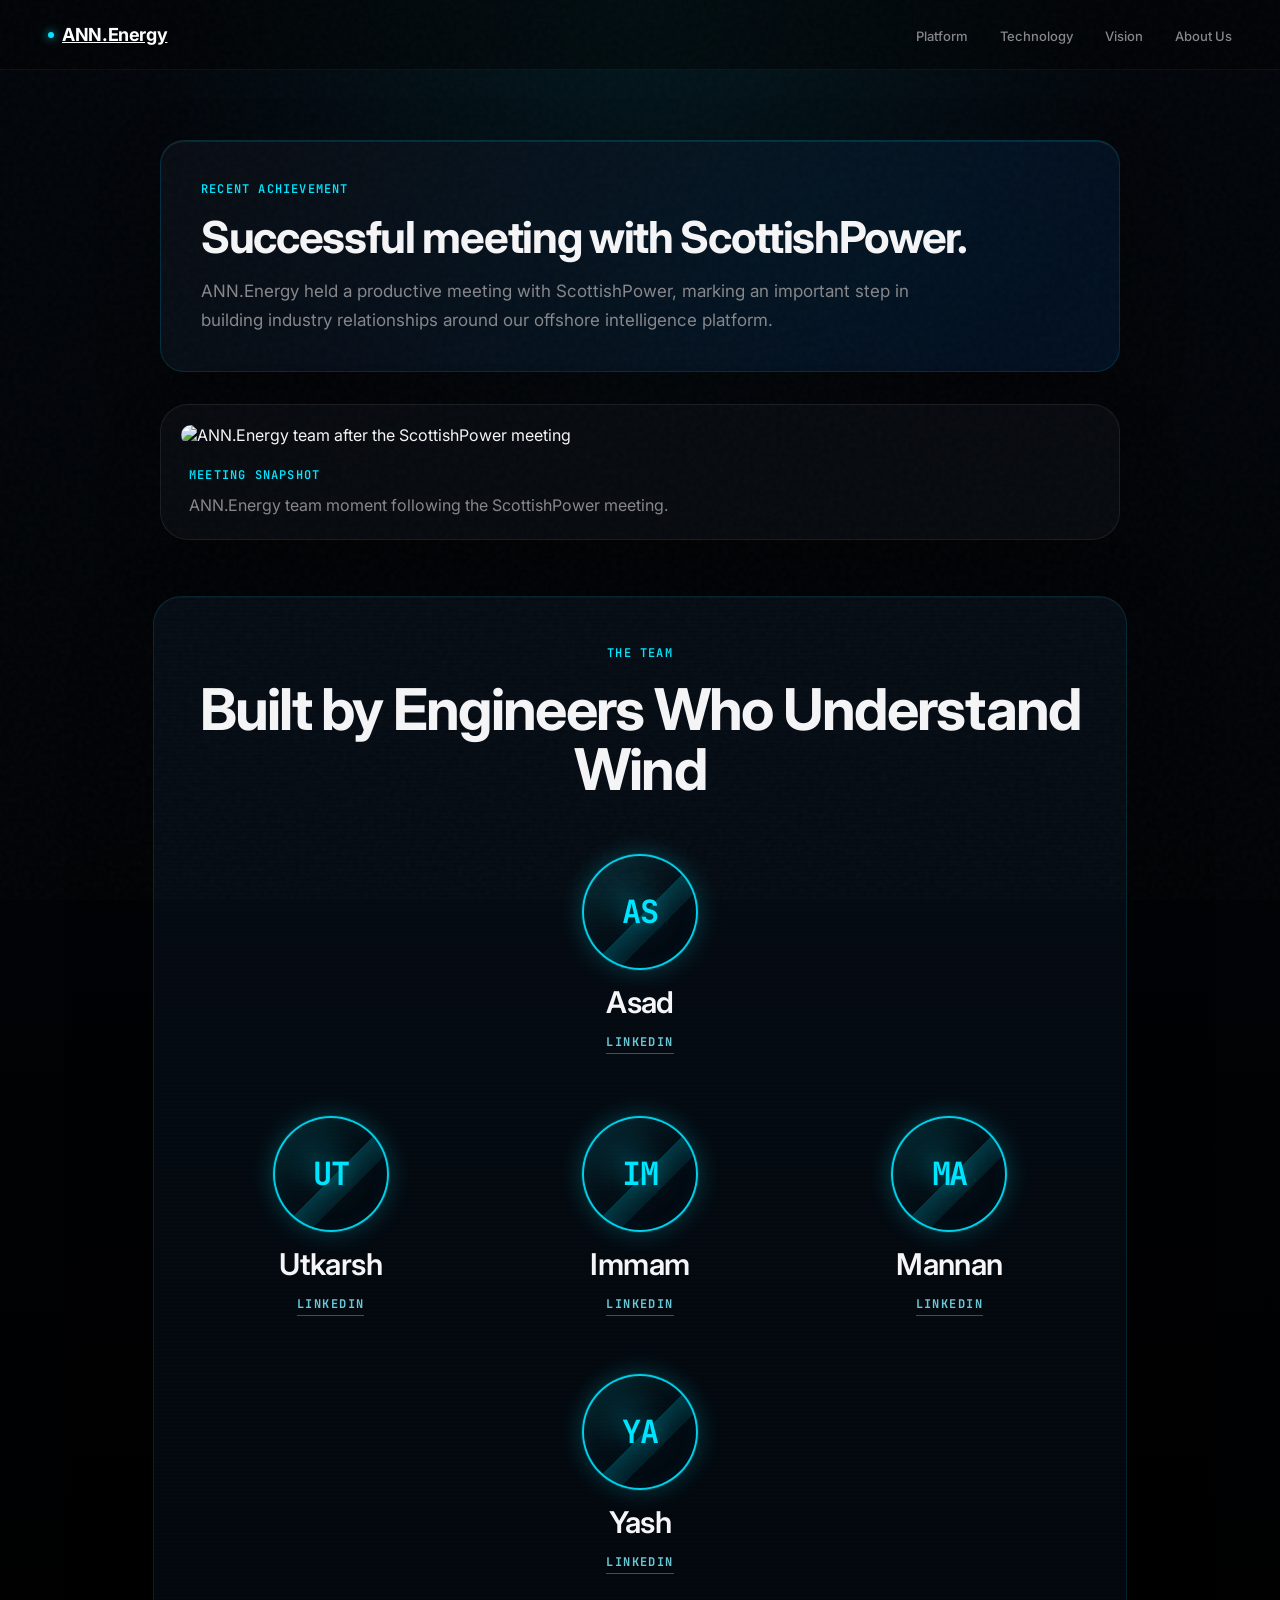
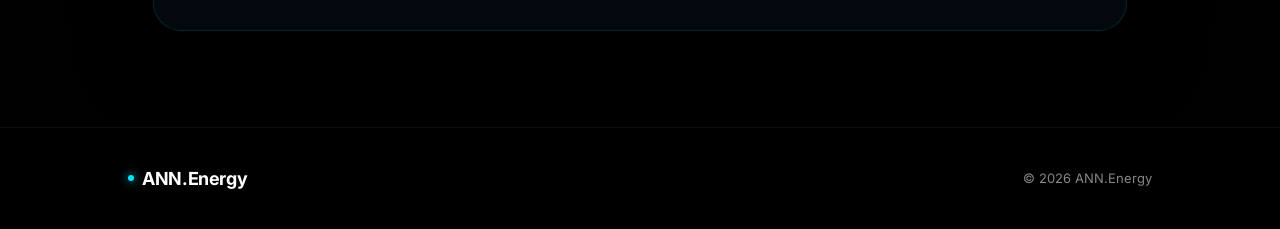
==== commit 5ae7e52e: "team linkedin" ====
--- a/about.html
+++ b/about.html
@@ -55,6 +55,7 @@
           <span>AS</span>
         </div>
         <h3>Asad</h3>
+        <a href="https://www.linkedin.com/in/mohdasadmansoori" class="team-link" data-person="asad" target="_blank" rel="noopener noreferrer">LinkedIn</a>
       </article>
 
       <div class="team-row">
@@ -63,6 +64,7 @@
             <span>UT</span>
           </div>
           <h3>Utkarsh</h3>
+          <a href="https://www.linkedin.com/in/utkarsh-tiwari-938945201" class="team-link" data-person="utkarsh" target="_blank" rel="noopener noreferrer">LinkedIn</a>
         </article>
 
         <article class="team-member">
@@ -70,6 +72,7 @@
             <span>IM</span>
           </div>
           <h3>Immam</h3>
+          <a href="https://www.linkedin.com/in/mohd-nazar-immam-b19524252" class="team-link" data-person="immam" target="_blank" rel="noopener noreferrer">LinkedIn</a>
         </article>
 
         <article class="team-member">
@@ -77,6 +80,7 @@
             <span>MA</span>
           </div>
           <h3>Mannan</h3>
+          <a href="https://www.linkedin.com/in/mannan-khanduja-8a41b2219" class="team-link" data-person="mannan" target="_blank" rel="noopener noreferrer">LinkedIn</a>
         </article>
       </div>
 
@@ -85,6 +89,7 @@
           <span>YA</span>
         </div>
         <h3>Yash</h3>
+        <a href="https://www.linkedin.com/in/yash-patil-194646283" class="team-link" data-person="yash" target="_blank" rel="noopener noreferrer">LinkedIn</a>
       </article>
     </div>
   </div>
--- a/style.css
+++ b/style.css
@@ -1427,6 +1427,25 @@
 color: rgba(123, 232, 247, 0.7);
 }
 
+.team-link {
+font-family: var(--font-mono);
+font-size: 12px;
+font-weight: 700;
+letter-spacing: 0.12em;
+text-transform: uppercase;
+color: rgba(123, 232, 247, 0.86);
+text-decoration: none;
+border-bottom: 1px solid rgba(123, 232, 247, 0.35);
+padding-bottom: 3px;
+transition: color 0.25s ease, border-color 0.25s ease, text-shadow 0.25s ease;
+}
+
+.team-link:hover {
+color: #ffffff;
+border-color: rgba(255, 255, 255, 0.7);
+text-shadow: 0 0 14px rgba(0, 229, 255, 0.24);
+}
+
 /* FOOTER */
 footer {
 padding: 40px 10vw;
